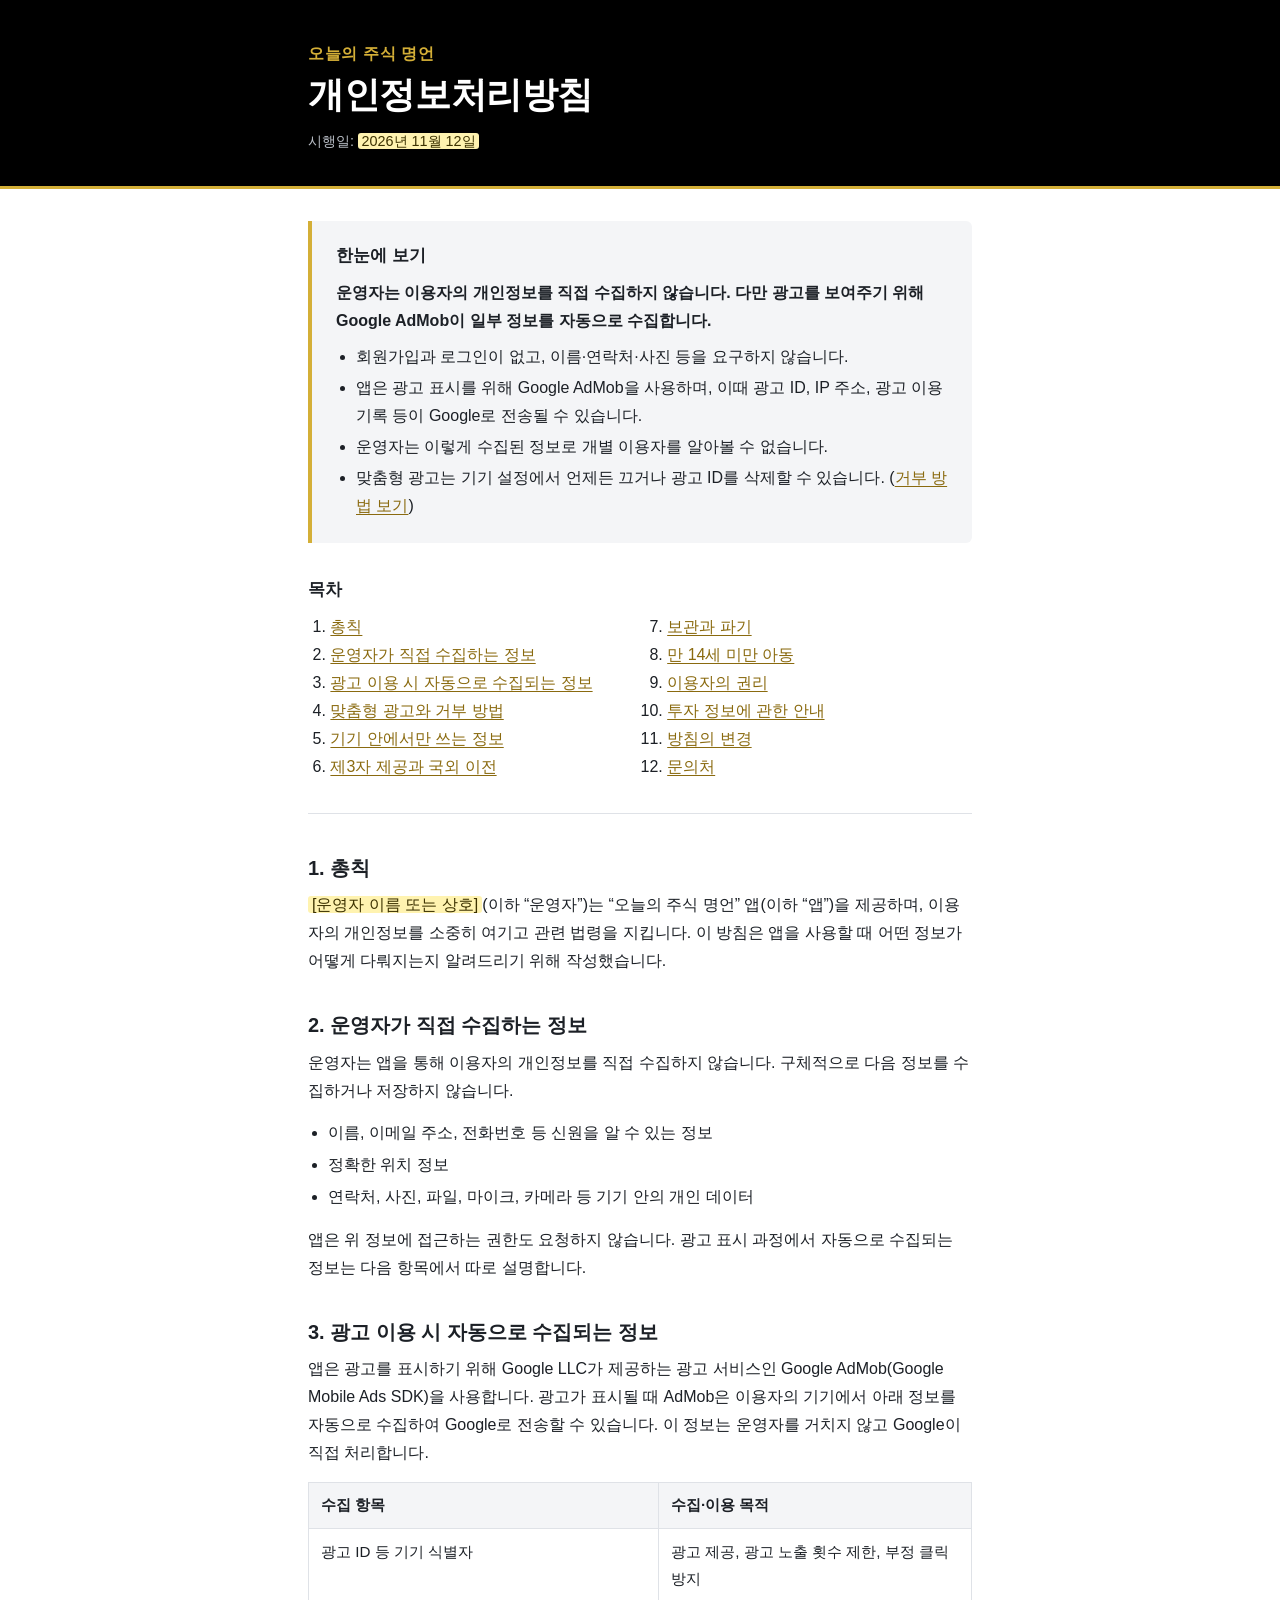
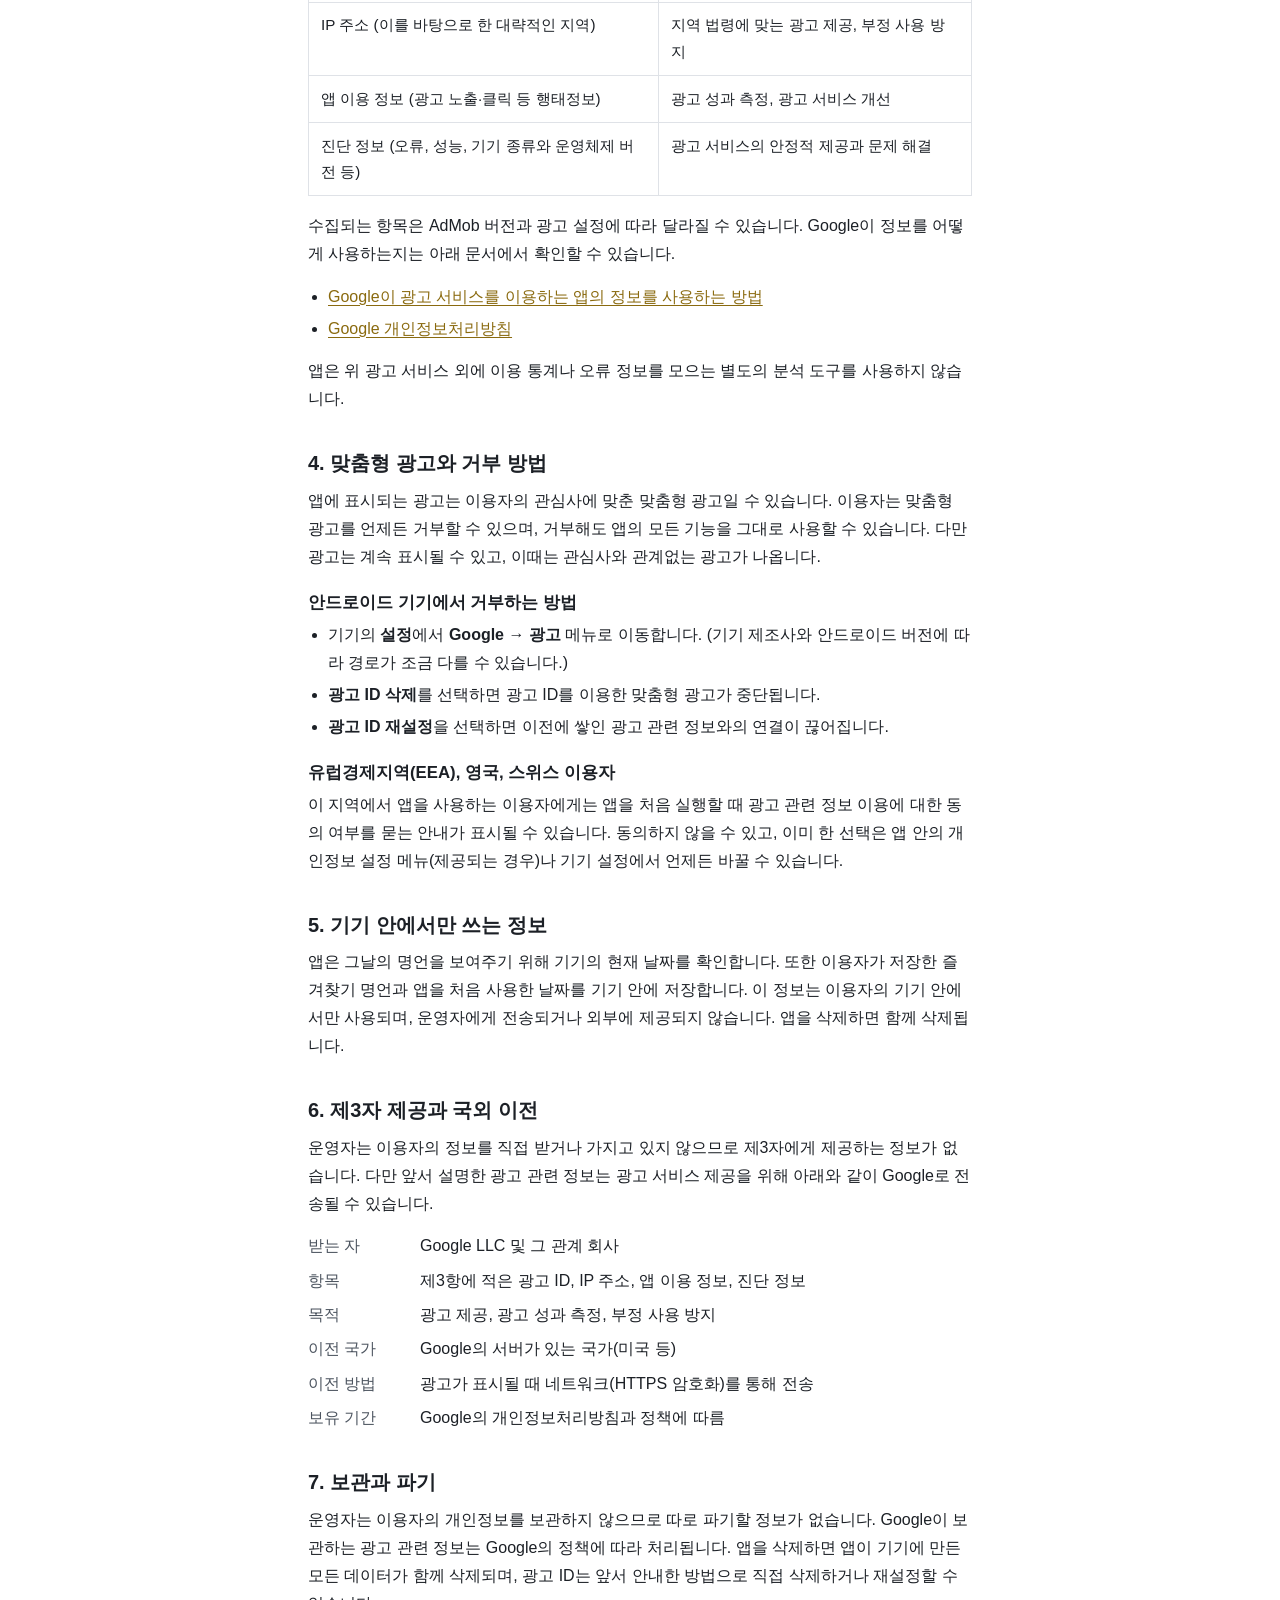
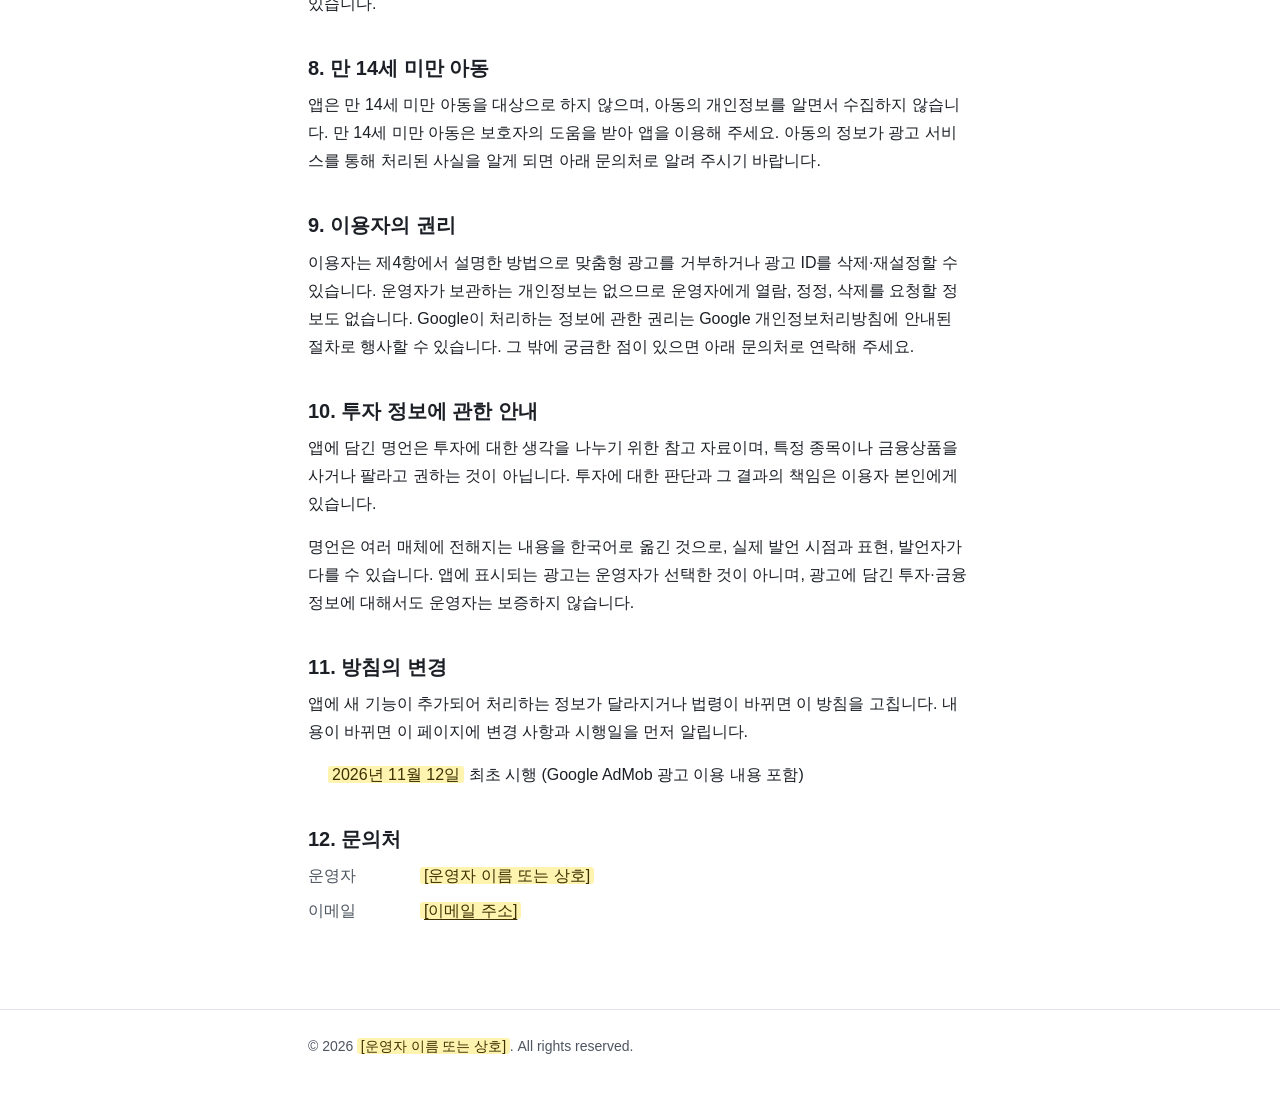
==== privacy/stock-quote/index.html @ 44908a57 "Add files via upload" ====
<!DOCTYPE html>
<html lang="ko">
<head>
  <meta charset="UTF-8">
  <meta name="viewport" content="width=device-width, initial-scale=1">
  <title>개인정보처리방침 - 오늘의 주식 명언</title>
  <meta name="description" content="오늘의 주식 명언 앱의 개인정보처리방침입니다. 광고(Google AdMob) 이용에 따른 정보 처리와 맞춤형 광고 거부 방법을 안내합니다.">
  <link rel="stylesheet" href="style.css">
  <script src="script.js" defer></script>

  <!--
    ★ 올리기 전에 수정할 곳 ★
    노란색 배경(class="fill")으로 표시된 부분을 본인 정보로 바꾸세요.
    (VS Code에서 "fill" 을 검색하면 모두 찾을 수 있습니다.)
      - 운영자 이름 또는 상호 (여러 군데)
      - 이메일 주소 (글자와 mailto: 주소 둘 다)
      - 시행일, 변경 이력의 날짜
    수정 후에는 class="fill" 을 지우면 노란색 표시가 사라집니다.
  -->
</head>
<body>
  <header class="site-header">
    <div class="wrap">
      <p class="app-name">오늘의 주식 명언</p>
      <h1>개인정보처리방침</h1>
      <p class="meta">시행일: <span class="fill">2026년 11월 12일</span></p>
    </div>
  </header>

  <main class="wrap">

    <section class="summary" aria-labelledby="summary-title">
      <h2 id="summary-title">한눈에 보기</h2>
      <p><strong>운영자는 이용자의 개인정보를 직접 수집하지 않습니다. 다만 광고를 보여주기 위해 Google AdMob이 일부 정보를 자동으로 수집합니다.</strong></p>
      <ul>
        <li>회원가입과 로그인이 없고, 이름·연락처·사진 등을 요구하지 않습니다.</li>
        <li>앱은 광고 표시를 위해 Google AdMob을 사용하며, 이때 광고 ID, IP 주소, 광고 이용 기록 등이 Google로 전송될 수 있습니다.</li>
        <li>운영자는 이렇게 수집된 정보로 개별 이용자를 알아볼 수 없습니다.</li>
        <li>맞춤형 광고는 기기 설정에서 언제든 끄거나 광고 ID를 삭제할 수 있습니다. (<a href="#s4">거부 방법 보기</a>)</li>
      </ul>
    </section>

    <nav class="toc" aria-label="목차">
      <h2>목차</h2>
      <ol>
        <li><a href="#s1">총칙</a></li>
        <li><a href="#s2">운영자가 직접 수집하는 정보</a></li>
        <li><a href="#s3">광고 이용 시 자동으로 수집되는 정보</a></li>
        <li><a href="#s4">맞춤형 광고와 거부 방법</a></li>
        <li><a href="#s5">기기 안에서만 쓰는 정보</a></li>
        <li><a href="#s6">제3자 제공과 국외 이전</a></li>
        <li><a href="#s7">보관과 파기</a></li>
        <li><a href="#s8">만 14세 미만 아동</a></li>
        <li><a href="#s9">이용자의 권리</a></li>
        <li><a href="#s10">투자 정보에 관한 안내</a></li>
        <li><a href="#s11">방침의 변경</a></li>
        <li><a href="#s12">문의처</a></li>
      </ol>
    </nav>

    <article class="policy">

      <section id="s1">
        <h2>1. 총칙</h2>
        <p><span class="fill">[운영자 이름 또는 상호]</span>(이하 “운영자”)는 “오늘의 주식 명언” 앱(이하 “앱”)을 제공하며, 이용자의 개인정보를 소중히 여기고 관련 법령을 지킵니다. 이 방침은 앱을 사용할 때 어떤 정보가 어떻게 다뤄지는지 알려드리기 위해 작성했습니다.</p>
      </section>

      <section id="s2">
        <h2>2. 운영자가 직접 수집하는 정보</h2>
        <p>운영자는 앱을 통해 이용자의 개인정보를 직접 수집하지 않습니다. 구체적으로 다음 정보를 수집하거나 저장하지 않습니다.</p>
        <ul>
          <li>이름, 이메일 주소, 전화번호 등 신원을 알 수 있는 정보</li>
          <li>정확한 위치 정보</li>
          <li>연락처, 사진, 파일, 마이크, 카메라 등 기기 안의 개인 데이터</li>
        </ul>
        <p>앱은 위 정보에 접근하는 권한도 요청하지 않습니다. 광고 표시 과정에서 자동으로 수집되는 정보는 다음 항목에서 따로 설명합니다.</p>
      </section>

      <section id="s3">
        <h2>3. 광고 이용 시 자동으로 수집되는 정보</h2>
        <p>앱은 광고를 표시하기 위해 Google LLC가 제공하는 광고 서비스인 Google AdMob(Google Mobile Ads SDK)을 사용합니다. 광고가 표시될 때 AdMob은 이용자의 기기에서 아래 정보를 자동으로 수집하여 Google로 전송할 수 있습니다. 이 정보는 운영자를 거치지 않고 Google이 직접 처리합니다.</p>

        <div class="table-wrap">
          <table>
            <thead>
              <tr>
                <th scope="col">수집 항목</th>
                <th scope="col">수집·이용 목적</th>
              </tr>
            </thead>
            <tbody>
              <tr>
                <td>광고 ID 등 기기 식별자</td>
                <td>광고 제공, 광고 노출 횟수 제한, 부정 클릭 방지</td>
              </tr>
              <tr>
                <td>IP 주소 (이를 바탕으로 한 대략적인 지역)</td>
                <td>지역 법령에 맞는 광고 제공, 부정 사용 방지</td>
              </tr>
              <tr>
                <td>앱 이용 정보 (광고 노출·클릭 등 행태정보)</td>
                <td>광고 성과 측정, 광고 서비스 개선</td>
              </tr>
              <tr>
                <td>진단 정보 (오류, 성능, 기기 종류와 운영체제 버전 등)</td>
                <td>광고 서비스의 안정적 제공과 문제 해결</td>
              </tr>
            </tbody>
          </table>
        </div>

        <p>수집되는 항목은 AdMob 버전과 광고 설정에 따라 달라질 수 있습니다. Google이 정보를 어떻게 사용하는지는 아래 문서에서 확인할 수 있습니다.</p>
        <ul>
          <li><a href="https://policies.google.com/technologies/partner-sites" target="_blank" rel="noopener noreferrer">Google이 광고 서비스를 이용하는 앱의 정보를 사용하는 방법</a></li>
          <li><a href="https://policies.google.com/privacy" target="_blank" rel="noopener noreferrer">Google 개인정보처리방침</a></li>
        </ul>
        <p>앱은 위 광고 서비스 외에 이용 통계나 오류 정보를 모으는 별도의 분석 도구를 사용하지 않습니다.</p>
      </section>

      <section id="s4">
        <h2>4. 맞춤형 광고와 거부 방법</h2>
        <p>앱에 표시되는 광고는 이용자의 관심사에 맞춘 맞춤형 광고일 수 있습니다. 이용자는 맞춤형 광고를 언제든 거부할 수 있으며, 거부해도 앱의 모든 기능을 그대로 사용할 수 있습니다. 다만 광고는 계속 표시될 수 있고, 이때는 관심사와 관계없는 광고가 나옵니다.</p>

        <h3>안드로이드 기기에서 거부하는 방법</h3>
        <ul>
          <li>기기의 <strong>설정</strong>에서 <strong>Google</strong> → <strong>광고</strong> 메뉴로 이동합니다. (기기 제조사와 안드로이드 버전에 따라 경로가 조금 다를 수 있습니다.)</li>
          <li><strong>광고 ID 삭제</strong>를 선택하면 광고 ID를 이용한 맞춤형 광고가 중단됩니다.</li>
          <li><strong>광고 ID 재설정</strong>을 선택하면 이전에 쌓인 광고 관련 정보와의 연결이 끊어집니다.</li>
        </ul>

        <h3>유럽경제지역(EEA), 영국, 스위스 이용자</h3>
        <p>이 지역에서 앱을 사용하는 이용자에게는 앱을 처음 실행할 때 광고 관련 정보 이용에 대한 동의 여부를 묻는 안내가 표시될 수 있습니다. 동의하지 않을 수 있고, 이미 한 선택은 앱 안의 개인정보 설정 메뉴(제공되는 경우)나 기기 설정에서 언제든 바꿀 수 있습니다.</p>
      </section>

      <section id="s5">
        <h2>5. 기기 안에서만 쓰는 정보</h2>
        <p>앱은 그날의 명언을 보여주기 위해 기기의 현재 날짜를 확인합니다. 또한 이용자가 저장한 즐겨찾기 명언과 앱을 처음 사용한 날짜를 기기 안에 저장합니다. 이 정보는 이용자의 기기 안에서만 사용되며, 운영자에게 전송되거나 외부에 제공되지 않습니다. 앱을 삭제하면 함께 삭제됩니다.</p>
      </section>

      <section id="s6">
        <h2>6. 제3자 제공과 국외 이전</h2>
        <p>운영자는 이용자의 정보를 직접 받거나 가지고 있지 않으므로 제3자에게 제공하는 정보가 없습니다. 다만 앞서 설명한 광고 관련 정보는 광고 서비스 제공을 위해 아래와 같이 Google로 전송될 수 있습니다.</p>

        <dl class="contact">
          <dt>받는 자</dt>
          <dd>Google LLC 및 그 관계 회사</dd>
          <dt>항목</dt>
          <dd>제3항에 적은 광고 ID, IP 주소, 앱 이용 정보, 진단 정보</dd>
          <dt>목적</dt>
          <dd>광고 제공, 광고 성과 측정, 부정 사용 방지</dd>
          <dt>이전 국가</dt>
          <dd>Google의 서버가 있는 국가(미국 등)</dd>
          <dt>이전 방법</dt>
          <dd>광고가 표시될 때 네트워크(HTTPS 암호화)를 통해 전송</dd>
          <dt>보유 기간</dt>
          <dd>Google의 개인정보처리방침과 정책에 따름</dd>
        </dl>
      </section>

      <section id="s7">
        <h2>7. 보관과 파기</h2>
        <p>운영자는 이용자의 개인정보를 보관하지 않으므로 따로 파기할 정보가 없습니다. Google이 보관하는 광고 관련 정보는 Google의 정책에 따라 처리됩니다. 앱을 삭제하면 앱이 기기에 만든 모든 데이터가 함께 삭제되며, 광고 ID는 앞서 안내한 방법으로 직접 삭제하거나 재설정할 수 있습니다.</p>
      </section>

      <section id="s8">
        <h2>8. 만 14세 미만 아동</h2>
        <p>앱은 만 14세 미만 아동을 대상으로 하지 않으며, 아동의 개인정보를 알면서 수집하지 않습니다. 만 14세 미만 아동은 보호자의 도움을 받아 앱을 이용해 주세요. 아동의 정보가 광고 서비스를 통해 처리된 사실을 알게 되면 아래 문의처로 알려 주시기 바랍니다.</p>
      </section>

      <section id="s9">
        <h2>9. 이용자의 권리</h2>
        <p>이용자는 제4항에서 설명한 방법으로 맞춤형 광고를 거부하거나 광고 ID를 삭제·재설정할 수 있습니다. 운영자가 보관하는 개인정보는 없으므로 운영자에게 열람, 정정, 삭제를 요청할 정보도 없습니다. Google이 처리하는 정보에 관한 권리는 Google 개인정보처리방침에 안내된 절차로 행사할 수 있습니다. 그 밖에 궁금한 점이 있으면 아래 문의처로 연락해 주세요.</p>
      </section>

      <section id="s10">
        <h2>10. 투자 정보에 관한 안내</h2>
        <p>앱에 담긴 명언은 투자에 대한 생각을 나누기 위한 참고 자료이며, 특정 종목이나 금융상품을 사거나 팔라고 권하는 것이 아닙니다. 투자에 대한 판단과 그 결과의 책임은 이용자 본인에게 있습니다.</p>
        <p>명언은 여러 매체에 전해지는 내용을 한국어로 옮긴 것으로, 실제 발언 시점과 표현, 발언자가 다를 수 있습니다. 앱에 표시되는 광고는 운영자가 선택한 것이 아니며, 광고에 담긴 투자·금융 정보에 대해서도 운영자는 보증하지 않습니다.</p>
      </section>

      <section id="s11">
        <h2>11. 방침의 변경</h2>
        <p>앱에 새 기능이 추가되어 처리하는 정보가 달라지거나 법령이 바뀌면 이 방침을 고칩니다. 내용이 바뀌면 이 페이지에 변경 사항과 시행일을 먼저 알립니다.</p>
        <ul class="history">
          <li><span class="fill">2026년 11월 12일</span> 최초 시행 (Google AdMob 광고 이용 내용 포함)</li>
        </ul>
      </section>

      <section id="s12">
        <h2>12. 문의처</h2>
        <dl class="contact">
          <dt>운영자</dt>
          <dd><span class="fill">[운영자 이름 또는 상호]</span></dd>
          <dt>이메일</dt>
          <dd><a href="mailto:EMAIL@example.com" class="fill">[이메일 주소]</a></dd>
        </dl>
      </section>

    </article>
  </main>

  <footer class="site-footer">
    <div class="wrap">
      <p>© <span id="year">2026</span> <span class="fill">[운영자 이름 또는 상호]</span>. All rights reserved.</p>
    </div>
  </footer>

  <button type="button" id="to-top" class="to-top" aria-label="맨 위로 이동" hidden>맨 위로</button>
</body>
</html>
---- privacy/stock-quote/style.css ----
/* 개인정보처리방침 페이지 스타일
   - 외부 폰트/스크립트를 쓰지 않습니다 (개인정보를 다루는 페이지이므로).
   - 밝은 화면/어두운 화면을 기기 설정에 맞춰 자동 전환합니다. */

:root {
  --paper: #ffffff;
  --paper-soft: #f4f5f7;
  --ink: #1c2026;
  --ink-soft: #4d5560;
  --rule: #dfe2e7;
  --brand-bg: #000000;
  --brand-gold: #d4af37;
  --link: #8a6a0f;
  --fill-bg: #fff3b0;
  --fill-ink: #3d3200;
  --focus: #1a5fd0;

  --font: "Apple SD Gothic Neo", "Malgun Gothic", "Noto Sans KR", "Segoe UI",
          Roboto, "Helvetica Neue", Arial, sans-serif;
}

@media (prefers-color-scheme: dark) {
  :root {
    --paper: #111316;
    --paper-soft: #1a1d21;
    --ink: #eceef1;
    --ink-soft: #a9b0ba;
    --rule: #2a2f36;
    --brand-bg: #000000;
    --brand-gold: #d4af37;
    --link: #e2c15a;
    --fill-bg: #4a3f0a;
    --fill-ink: #fff3b0;
    --focus: #7db0ff;
  }
}

*, *::before, *::after { box-sizing: border-box; }

html {
  scroll-behavior: smooth;
  scroll-padding-top: 1rem;
}

@media (prefers-reduced-motion: reduce) {
  html { scroll-behavior: auto; }
}

body {
  margin: 0;
  background: var(--paper);
  color: var(--ink);
  font-family: var(--font);
  font-size: 1rem;
  line-height: 1.75;
  -webkit-text-size-adjust: 100%;
}

.wrap {
  width: 100%;
  max-width: 44rem;
  margin: 0 auto;
  padding-left: 1.25rem;
  padding-right: 1.25rem;
}

/* ---------- 헤더 ---------- */
.site-header {
  background: var(--brand-bg);
  color: #fff;
  padding: 2.5rem 0 2rem;
  border-bottom: 3px solid var(--brand-gold);
}

.site-header .app-name {
  margin: 0 0 0.25rem;
  color: var(--brand-gold);
  font-size: 1rem;
  font-weight: 600;
  letter-spacing: 0.04em;
}

.site-header h1 {
  margin: 0;
  font-size: clamp(1.75rem, 5vw, 2.25rem);
  line-height: 1.25;
  font-weight: 700;
  letter-spacing: -0.01em;
}

.site-header .meta {
  margin: 0.75rem 0 0;
  color: #b9bec6;
  font-size: 0.9rem;
}

/* ---------- 요약 상자 ---------- */
main { padding-top: 2rem; padding-bottom: 3rem; }

.summary {
  background: var(--paper-soft);
  border-left: 4px solid var(--brand-gold);
  border-radius: 0 6px 6px 0;
  padding: 1.25rem 1.5rem;
  margin-bottom: 2rem;
}

.summary h2 {
  margin: 0 0 0.5rem;
  font-size: 1.05rem;
}

.summary p { margin: 0 0 0.5rem; }

.summary ul {
  margin: 0;
  padding-left: 1.25rem;
}

.summary li { margin: 0.2rem 0; }

/* ---------- 목차 ---------- */
.toc {
  margin-bottom: 2.5rem;
  padding-bottom: 2rem;
  border-bottom: 1px solid var(--rule);
}

.toc h2 {
  margin: 0 0 0.5rem;
  font-size: 1.05rem;
}

.toc ol {
  margin: 0;
  padding-left: 1.4rem;
  columns: 2;
  column-gap: 2rem;
}

.toc li { break-inside: avoid; }

@media (max-width: 34rem) {
  .toc ol { columns: 1; }
}

/* ---------- 본문 ---------- */
.policy section {
  margin-bottom: 2.25rem;
}

.policy h2 {
  margin: 0 0 0.6rem;
  font-size: 1.25rem;
  line-height: 1.4;
  font-weight: 700;
}

.policy p { margin: 0 0 0.9rem; }

.policy ul {
  margin: 0 0 0.9rem;
  padding-left: 1.25rem;
}

.policy li { margin: 0.25rem 0; }

.history { list-style: none; padding-left: 0; }

.contact {
  display: grid;
  grid-template-columns: 6rem 1fr;
  gap: 0.4rem 1rem;
  margin: 0;
}

.contact dt { color: var(--ink-soft); }
.contact dd { margin: 0; }

/* ---------- 링크 / 포커스 ---------- */
a {
  color: var(--link);
  text-underline-offset: 0.18em;
}

a:hover { text-decoration-thickness: 2px; }

a:focus-visible,
button:focus-visible {
  outline: 3px solid var(--focus);
  outline-offset: 2px;
  border-radius: 3px;
}

/* ---------- 직접 채워야 하는 부분 표시 ----------
   본인 정보를 넣은 뒤에는 HTML에서 class="fill" 을 지우면 됩니다. */
.fill {
  background: var(--fill-bg);
  color: var(--fill-ink);
  padding: 0 0.25em;
  border-radius: 3px;
}

/* ---------- 푸터 ---------- */
.site-footer {
  border-top: 1px solid var(--rule);
  padding: 1.5rem 0 2.5rem;
  color: var(--ink-soft);
  font-size: 0.875rem;
}

.site-footer p { margin: 0; }

/* ---------- 맨 위로 버튼 ---------- */
.to-top {
  position: fixed;
  right: 1rem;
  bottom: calc(1rem + env(safe-area-inset-bottom, 0px));
  padding: 0.6rem 0.9rem;
  border: 1px solid var(--rule);
  border-radius: 999px;
  background: var(--paper);
  color: var(--ink);
  font: inherit;
  font-size: 0.875rem;
  cursor: pointer;
}

.to-top:hover { background: var(--paper-soft); }

/* ---------- 인쇄 ---------- */
@media print {
  .to-top, .toc { display: none; }
  .site-header { background: none; color: #000; border-bottom: 2px solid #000; }
  .site-header .app-name, .site-header .meta { color: #000; }
  .fill { background: none; color: inherit; }
}

/* ---------- 소제목, 표 (광고 항목 안내용) ---------- */
.policy h3 {
  margin: 1.25rem 0 0.4rem;
  font-size: 1.05rem;
  line-height: 1.4;
  font-weight: 700;
}

.table-wrap {
  overflow-x: auto;
  margin: 0 0 1rem;
}

.policy table {
  width: 100%;
  min-width: 30rem;
  border-collapse: collapse;
  font-size: 0.95rem;
}

.policy th,
.policy td {
  padding: 0.6rem 0.75rem;
  border: 1px solid var(--rule);
  text-align: left;
  vertical-align: top;
}

.policy thead th {
  background: var(--paper-soft);
  font-weight: 700;
}
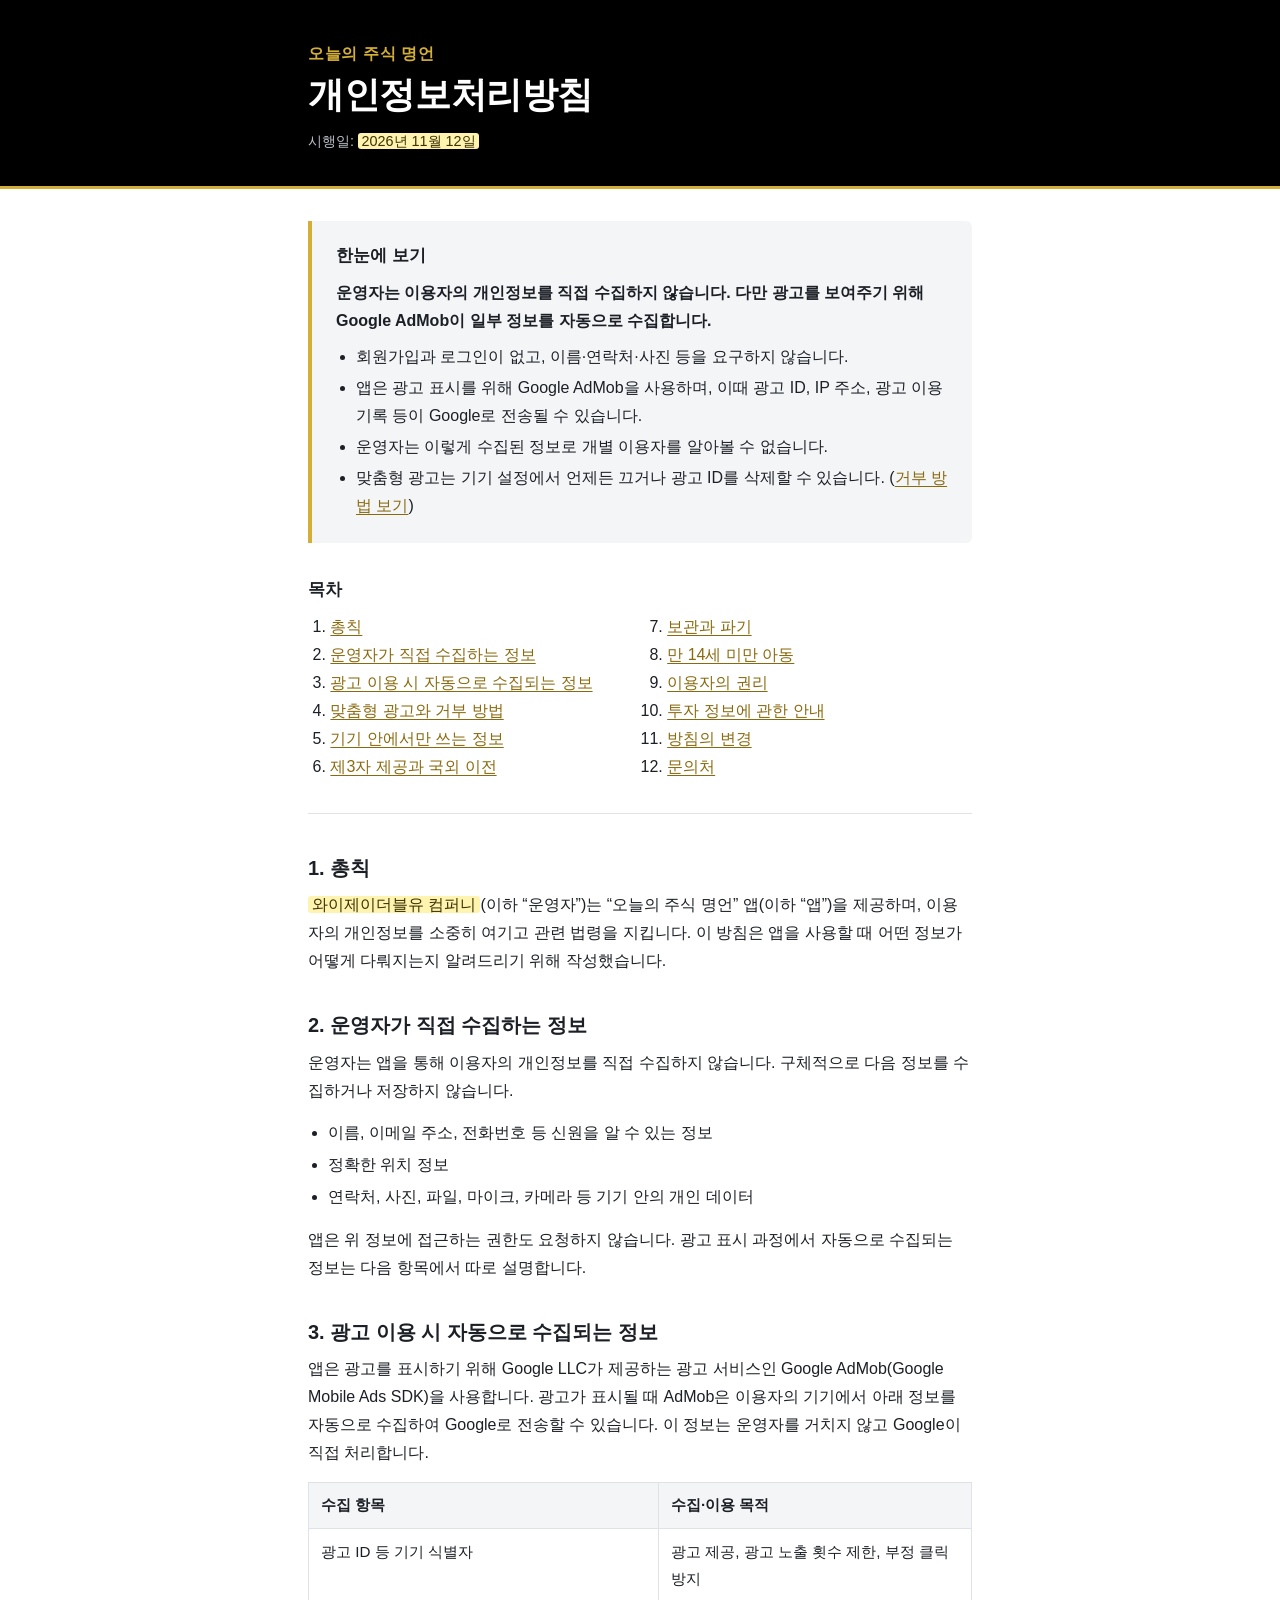
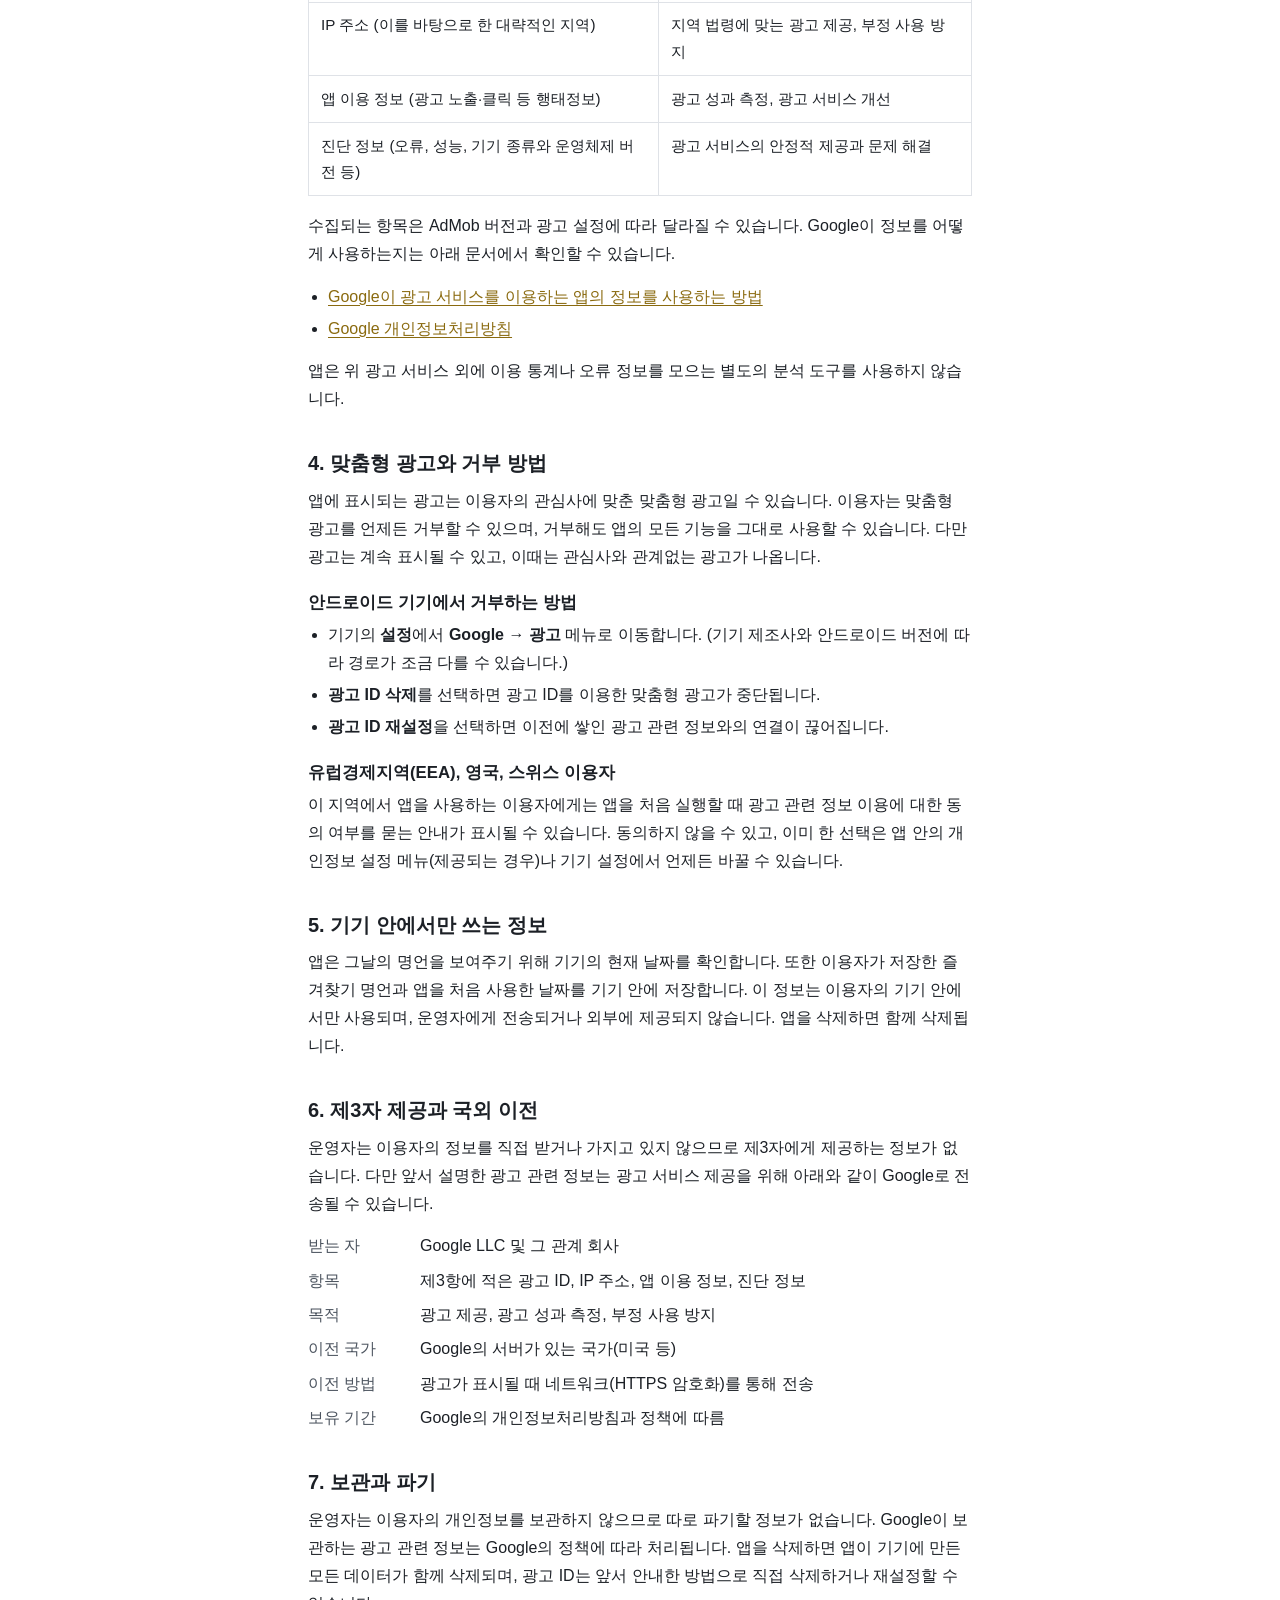
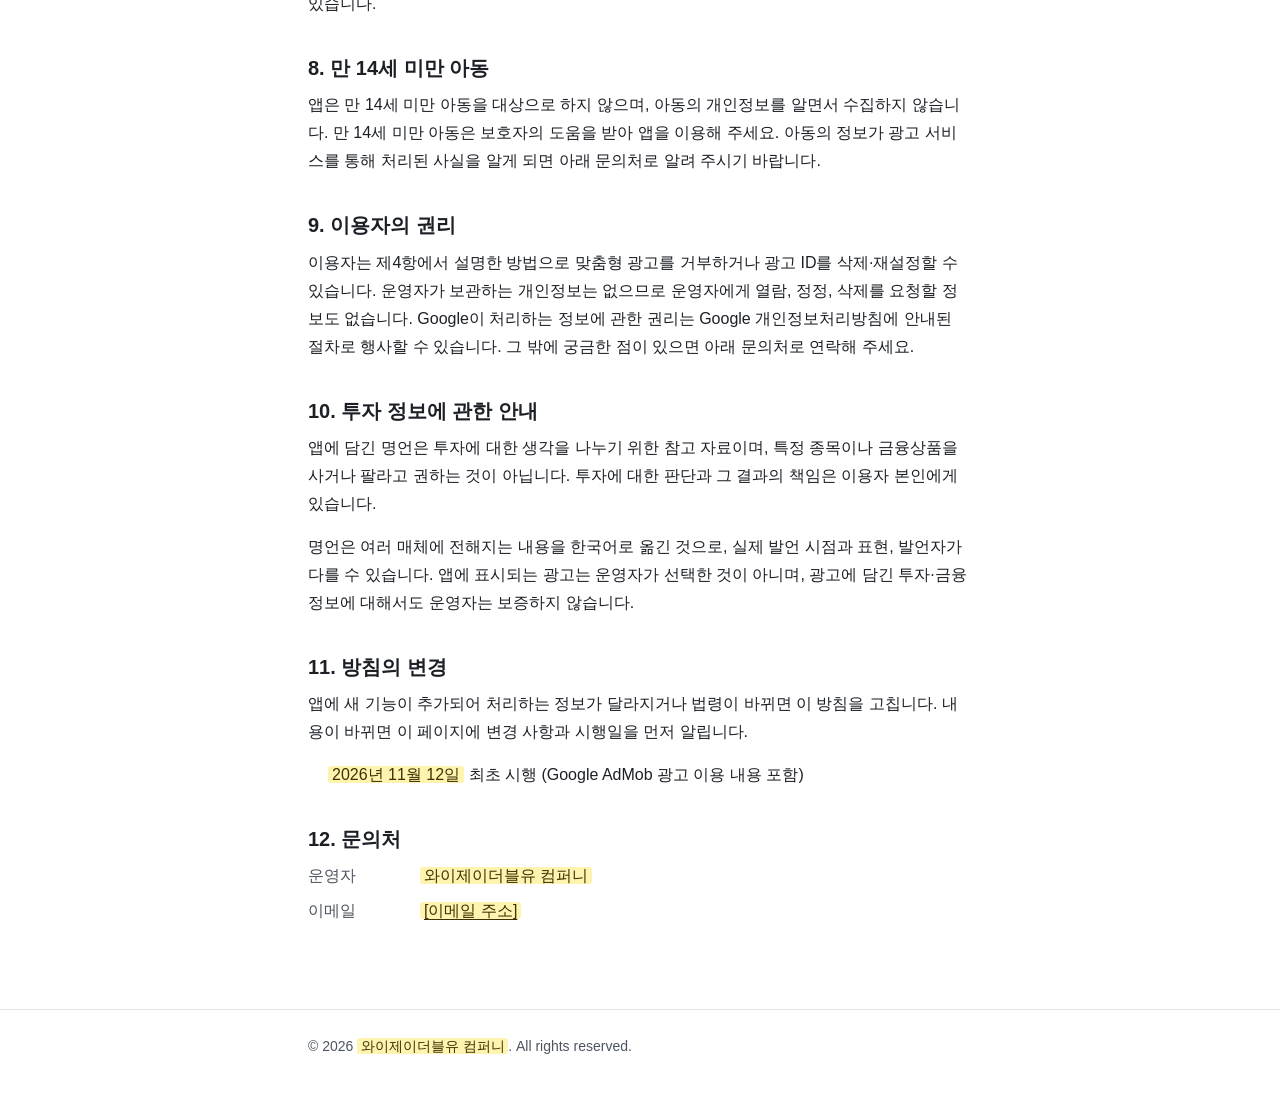
==== commit de0402de: "Update operator name to '와이제이더블유 컴퍼니'" ====
--- a/privacy/stock-quote/index.html
+++ b/privacy/stock-quote/index.html
@@ -62,7 +62,7 @@
 
       <section id="s1">
         <h2>1. 총칙</h2>
-        <p><span class="fill">[운영자 이름 또는 상호]</span>(이하 “운영자”)는 “오늘의 주식 명언” 앱(이하 “앱”)을 제공하며, 이용자의 개인정보를 소중히 여기고 관련 법령을 지킵니다. 이 방침은 앱을 사용할 때 어떤 정보가 어떻게 다뤄지는지 알려드리기 위해 작성했습니다.</p>
+        <p><span class="fill">와이제이더블유 컴퍼니</span>(이하 “운영자”)는 “오늘의 주식 명언” 앱(이하 “앱”)을 제공하며, 이용자의 개인정보를 소중히 여기고 관련 법령을 지킵니다. 이 방침은 앱을 사용할 때 어떤 정보가 어떻게 다뤄지는지 알려드리기 위해 작성했습니다.</p>
       </section>
 
       <section id="s2">
@@ -190,7 +190,7 @@
         <h2>12. 문의처</h2>
         <dl class="contact">
           <dt>운영자</dt>
-          <dd><span class="fill">[운영자 이름 또는 상호]</span></dd>
+          <dd><span class="fill">와이제이더블유 컴퍼니</span></dd>
           <dt>이메일</dt>
           <dd><a href="mailto:EMAIL@example.com" class="fill">[이메일 주소]</a></dd>
         </dl>
@@ -201,7 +201,7 @@
 
   <footer class="site-footer">
     <div class="wrap">
-      <p>© <span id="year">2026</span> <span class="fill">[운영자 이름 또는 상호]</span>. All rights reserved.</p>
+      <p>© <span id="year">2026</span> <span class="fill">와이제이더블유 컴퍼니</span>. All rights reserved.</p>
     </div>
   </footer>
 
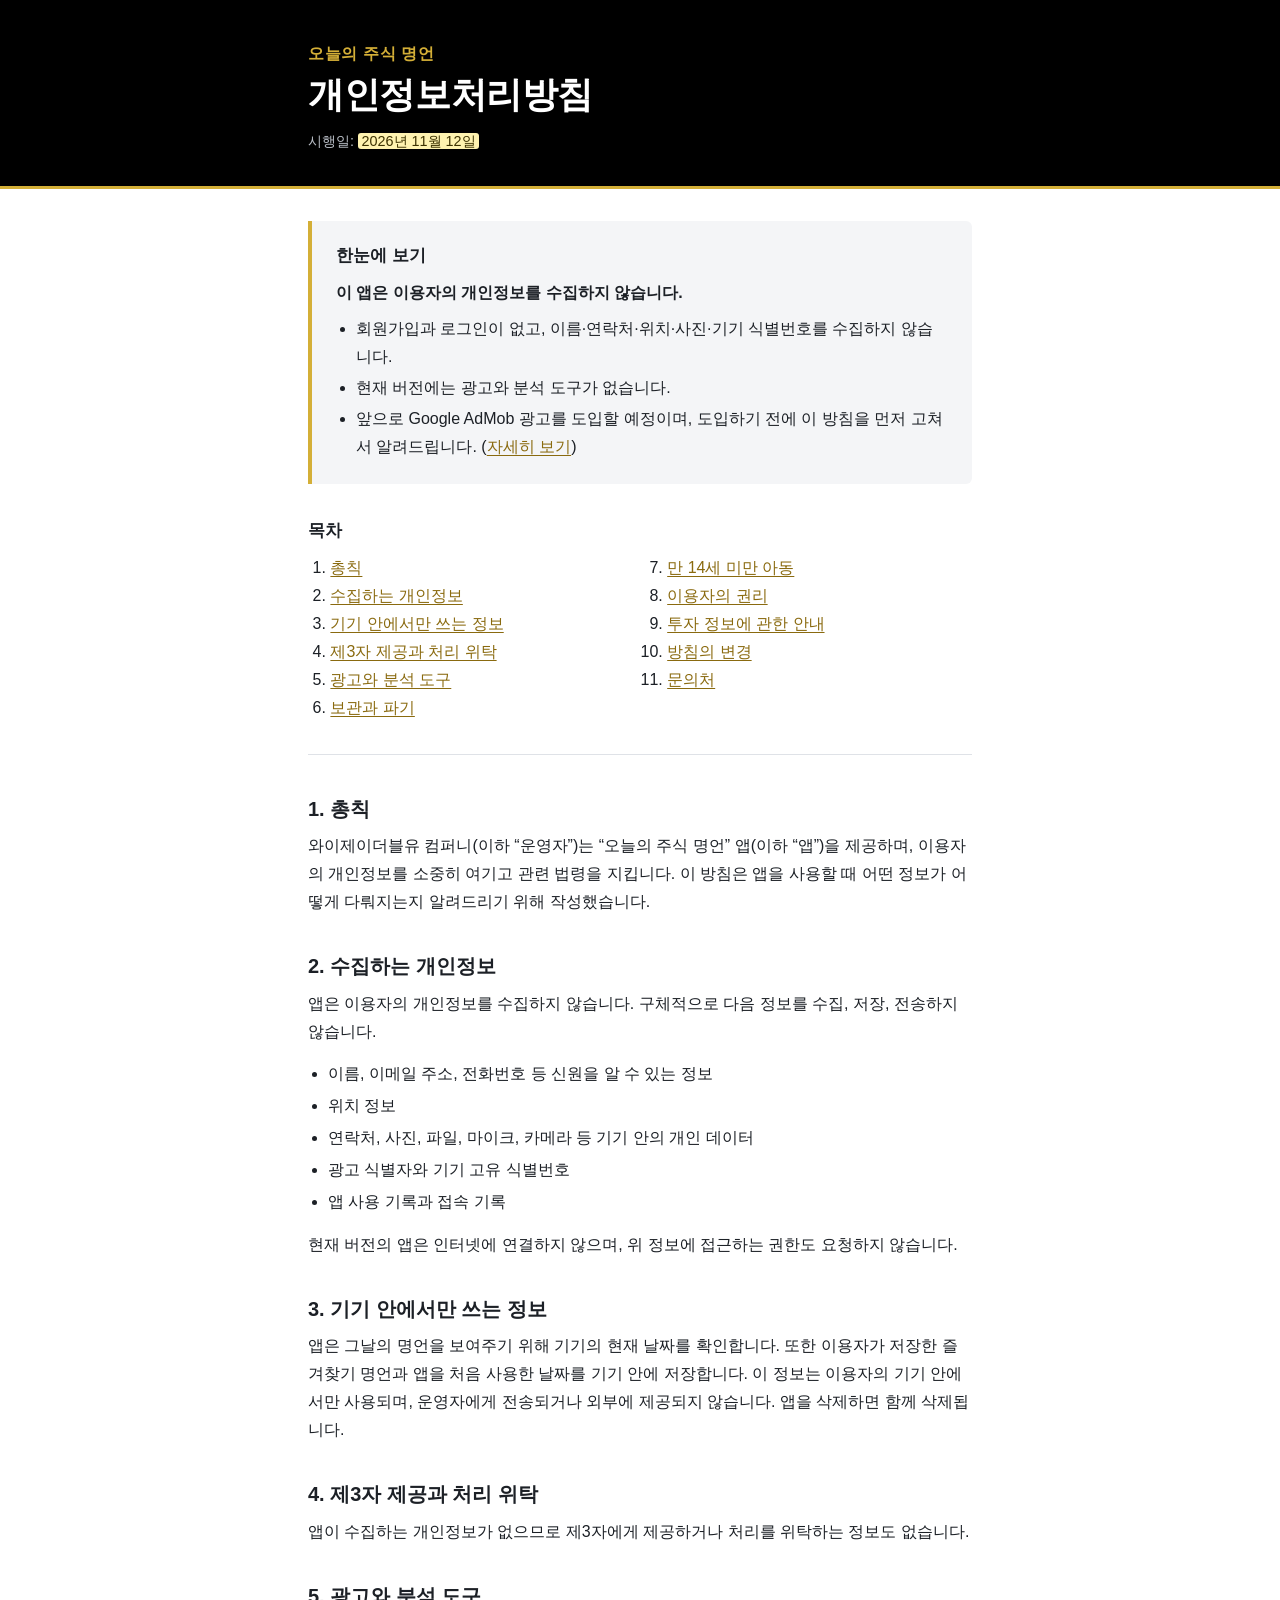
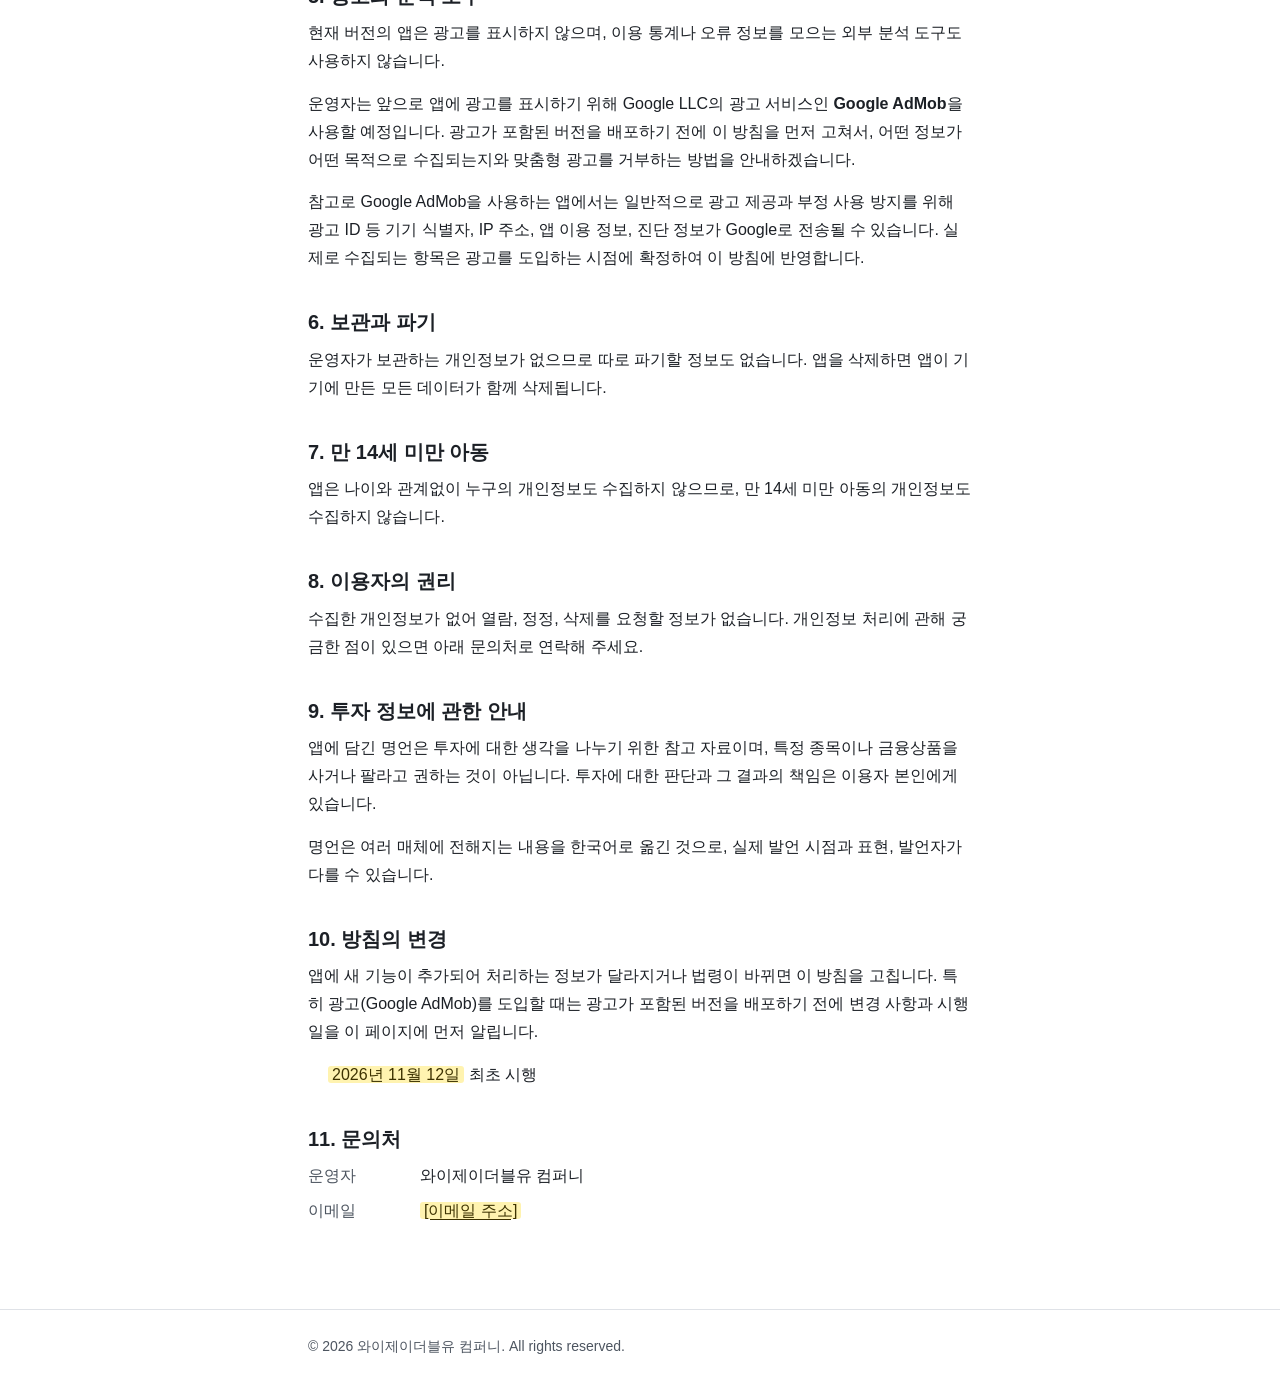
==== commit fff15e23: "Add files via upload" ====
--- a/privacy/stock-quote/index.html
+++ b/privacy/stock-quote/index.html
@@ -4,7 +4,7 @@
   <meta charset="UTF-8">
   <meta name="viewport" content="width=device-width, initial-scale=1">
   <title>개인정보처리방침 - 오늘의 주식 명언</title>
-  <meta name="description" content="오늘의 주식 명언 앱의 개인정보처리방침입니다. 광고(Google AdMob) 이용에 따른 정보 처리와 맞춤형 광고 거부 방법을 안내합니다.">
+  <meta name="description" content="오늘의 주식 명언 앱의 개인정보처리방침입니다. 이 앱은 이용자의 개인정보를 수집하지 않으며, 향후 광고(Google AdMob) 도입 예정 사실을 안내합니다.">
   <link rel="stylesheet" href="style.css">
   <script src="script.js" defer></script>
 
@@ -12,7 +12,6 @@
     ★ 올리기 전에 수정할 곳 ★
     노란색 배경(class="fill")으로 표시된 부분을 본인 정보로 바꾸세요.
     (VS Code에서 "fill" 을 검색하면 모두 찾을 수 있습니다.)
-      - 운영자 이름 또는 상호 (여러 군데)
       - 이메일 주소 (글자와 mailto: 주소 둘 다)
       - 시행일, 변경 이력의 날짜
     수정 후에는 class="fill" 을 지우면 노란색 표시가 사라집니다.
@@ -31,12 +30,11 @@
 
     <section class="summary" aria-labelledby="summary-title">
       <h2 id="summary-title">한눈에 보기</h2>
-      <p><strong>운영자는 이용자의 개인정보를 직접 수집하지 않습니다. 다만 광고를 보여주기 위해 Google AdMob이 일부 정보를 자동으로 수집합니다.</strong></p>
+      <p><strong>이 앱은 이용자의 개인정보를 수집하지 않습니다.</strong></p>
       <ul>
-        <li>회원가입과 로그인이 없고, 이름·연락처·사진 등을 요구하지 않습니다.</li>
-        <li>앱은 광고 표시를 위해 Google AdMob을 사용하며, 이때 광고 ID, IP 주소, 광고 이용 기록 등이 Google로 전송될 수 있습니다.</li>
-        <li>운영자는 이렇게 수집된 정보로 개별 이용자를 알아볼 수 없습니다.</li>
-        <li>맞춤형 광고는 기기 설정에서 언제든 끄거나 광고 ID를 삭제할 수 있습니다. (<a href="#s4">거부 방법 보기</a>)</li>
+        <li>회원가입과 로그인이 없고, 이름·연락처·위치·사진·기기 식별번호를 수집하지 않습니다.</li>
+        <li>현재 버전에는 광고와 분석 도구가 없습니다.</li>
+        <li>앞으로 Google AdMob 광고를 도입할 예정이며, 도입하기 전에 이 방침을 먼저 고쳐서 알려드립니다. (<a href="#s5">자세히 보기</a>)</li>
       </ul>
     </section>
 
@@ -44,17 +42,16 @@
       <h2>목차</h2>
       <ol>
         <li><a href="#s1">총칙</a></li>
-        <li><a href="#s2">운영자가 직접 수집하는 정보</a></li>
-        <li><a href="#s3">광고 이용 시 자동으로 수집되는 정보</a></li>
-        <li><a href="#s4">맞춤형 광고와 거부 방법</a></li>
-        <li><a href="#s5">기기 안에서만 쓰는 정보</a></li>
-        <li><a href="#s6">제3자 제공과 국외 이전</a></li>
-        <li><a href="#s7">보관과 파기</a></li>
-        <li><a href="#s8">만 14세 미만 아동</a></li>
-        <li><a href="#s9">이용자의 권리</a></li>
-        <li><a href="#s10">투자 정보에 관한 안내</a></li>
-        <li><a href="#s11">방침의 변경</a></li>
-        <li><a href="#s12">문의처</a></li>
+        <li><a href="#s2">수집하는 개인정보</a></li>
+        <li><a href="#s3">기기 안에서만 쓰는 정보</a></li>
+        <li><a href="#s4">제3자 제공과 처리 위탁</a></li>
+        <li><a href="#s5">광고와 분석 도구</a></li>
+        <li><a href="#s6">보관과 파기</a></li>
+        <li><a href="#s7">만 14세 미만 아동</a></li>
+        <li><a href="#s8">이용자의 권리</a></li>
+        <li><a href="#s9">투자 정보에 관한 안내</a></li>
+        <li><a href="#s10">방침의 변경</a></li>
+        <li><a href="#s11">문의처</a></li>
       </ol>
     </nav>
 
@@ -62,135 +59,73 @@
 
       <section id="s1">
         <h2>1. 총칙</h2>
-        <p><span class="fill">와이제이더블유 컴퍼니</span>(이하 “운영자”)는 “오늘의 주식 명언” 앱(이하 “앱”)을 제공하며, 이용자의 개인정보를 소중히 여기고 관련 법령을 지킵니다. 이 방침은 앱을 사용할 때 어떤 정보가 어떻게 다뤄지는지 알려드리기 위해 작성했습니다.</p>
+        <p>와이제이더블유 컴퍼니(이하 “운영자”)는 “오늘의 주식 명언” 앱(이하 “앱”)을 제공하며, 이용자의 개인정보를 소중히 여기고 관련 법령을 지킵니다. 이 방침은 앱을 사용할 때 어떤 정보가 어떻게 다뤄지는지 알려드리기 위해 작성했습니다.</p>
       </section>
 
       <section id="s2">
-        <h2>2. 운영자가 직접 수집하는 정보</h2>
-        <p>운영자는 앱을 통해 이용자의 개인정보를 직접 수집하지 않습니다. 구체적으로 다음 정보를 수집하거나 저장하지 않습니다.</p>
+        <h2>2. 수집하는 개인정보</h2>
+        <p>앱은 이용자의 개인정보를 수집하지 않습니다. 구체적으로 다음 정보를 수집, 저장, 전송하지 않습니다.</p>
         <ul>
           <li>이름, 이메일 주소, 전화번호 등 신원을 알 수 있는 정보</li>
-          <li>정확한 위치 정보</li>
+          <li>위치 정보</li>
           <li>연락처, 사진, 파일, 마이크, 카메라 등 기기 안의 개인 데이터</li>
+          <li>광고 식별자와 기기 고유 식별번호</li>
+          <li>앱 사용 기록과 접속 기록</li>
         </ul>
-        <p>앱은 위 정보에 접근하는 권한도 요청하지 않습니다. 광고 표시 과정에서 자동으로 수집되는 정보는 다음 항목에서 따로 설명합니다.</p>
+        <p>현재 버전의 앱은 인터넷에 연결하지 않으며, 위 정보에 접근하는 권한도 요청하지 않습니다.</p>
       </section>
 
       <section id="s3">
-        <h2>3. 광고 이용 시 자동으로 수집되는 정보</h2>
-        <p>앱은 광고를 표시하기 위해 Google LLC가 제공하는 광고 서비스인 Google AdMob(Google Mobile Ads SDK)을 사용합니다. 광고가 표시될 때 AdMob은 이용자의 기기에서 아래 정보를 자동으로 수집하여 Google로 전송할 수 있습니다. 이 정보는 운영자를 거치지 않고 Google이 직접 처리합니다.</p>
-
-        <div class="table-wrap">
-          <table>
-            <thead>
-              <tr>
-                <th scope="col">수집 항목</th>
-                <th scope="col">수집·이용 목적</th>
-              </tr>
-            </thead>
-            <tbody>
-              <tr>
-                <td>광고 ID 등 기기 식별자</td>
-                <td>광고 제공, 광고 노출 횟수 제한, 부정 클릭 방지</td>
-              </tr>
-              <tr>
-                <td>IP 주소 (이를 바탕으로 한 대략적인 지역)</td>
-                <td>지역 법령에 맞는 광고 제공, 부정 사용 방지</td>
-              </tr>
-              <tr>
-                <td>앱 이용 정보 (광고 노출·클릭 등 행태정보)</td>
-                <td>광고 성과 측정, 광고 서비스 개선</td>
-              </tr>
-              <tr>
-                <td>진단 정보 (오류, 성능, 기기 종류와 운영체제 버전 등)</td>
-                <td>광고 서비스의 안정적 제공과 문제 해결</td>
-              </tr>
-            </tbody>
-          </table>
-        </div>
-
-        <p>수집되는 항목은 AdMob 버전과 광고 설정에 따라 달라질 수 있습니다. Google이 정보를 어떻게 사용하는지는 아래 문서에서 확인할 수 있습니다.</p>
-        <ul>
-          <li><a href="https://policies.google.com/technologies/partner-sites" target="_blank" rel="noopener noreferrer">Google이 광고 서비스를 이용하는 앱의 정보를 사용하는 방법</a></li>
-          <li><a href="https://policies.google.com/privacy" target="_blank" rel="noopener noreferrer">Google 개인정보처리방침</a></li>
-        </ul>
-        <p>앱은 위 광고 서비스 외에 이용 통계나 오류 정보를 모으는 별도의 분석 도구를 사용하지 않습니다.</p>
+        <h2>3. 기기 안에서만 쓰는 정보</h2>
+        <p>앱은 그날의 명언을 보여주기 위해 기기의 현재 날짜를 확인합니다. 또한 이용자가 저장한 즐겨찾기 명언과 앱을 처음 사용한 날짜를 기기 안에 저장합니다. 이 정보는 이용자의 기기 안에서만 사용되며, 운영자에게 전송되거나 외부에 제공되지 않습니다. 앱을 삭제하면 함께 삭제됩니다.</p>
       </section>
 
       <section id="s4">
-        <h2>4. 맞춤형 광고와 거부 방법</h2>
-        <p>앱에 표시되는 광고는 이용자의 관심사에 맞춘 맞춤형 광고일 수 있습니다. 이용자는 맞춤형 광고를 언제든 거부할 수 있으며, 거부해도 앱의 모든 기능을 그대로 사용할 수 있습니다. 다만 광고는 계속 표시될 수 있고, 이때는 관심사와 관계없는 광고가 나옵니다.</p>
-
-        <h3>안드로이드 기기에서 거부하는 방법</h3>
-        <ul>
-          <li>기기의 <strong>설정</strong>에서 <strong>Google</strong> → <strong>광고</strong> 메뉴로 이동합니다. (기기 제조사와 안드로이드 버전에 따라 경로가 조금 다를 수 있습니다.)</li>
-          <li><strong>광고 ID 삭제</strong>를 선택하면 광고 ID를 이용한 맞춤형 광고가 중단됩니다.</li>
-          <li><strong>광고 ID 재설정</strong>을 선택하면 이전에 쌓인 광고 관련 정보와의 연결이 끊어집니다.</li>
-        </ul>
-
-        <h3>유럽경제지역(EEA), 영국, 스위스 이용자</h3>
-        <p>이 지역에서 앱을 사용하는 이용자에게는 앱을 처음 실행할 때 광고 관련 정보 이용에 대한 동의 여부를 묻는 안내가 표시될 수 있습니다. 동의하지 않을 수 있고, 이미 한 선택은 앱 안의 개인정보 설정 메뉴(제공되는 경우)나 기기 설정에서 언제든 바꿀 수 있습니다.</p>
+        <h2>4. 제3자 제공과 처리 위탁</h2>
+        <p>앱이 수집하는 개인정보가 없으므로 제3자에게 제공하거나 처리를 위탁하는 정보도 없습니다.</p>
       </section>
 
       <section id="s5">
-        <h2>5. 기기 안에서만 쓰는 정보</h2>
-        <p>앱은 그날의 명언을 보여주기 위해 기기의 현재 날짜를 확인합니다. 또한 이용자가 저장한 즐겨찾기 명언과 앱을 처음 사용한 날짜를 기기 안에 저장합니다. 이 정보는 이용자의 기기 안에서만 사용되며, 운영자에게 전송되거나 외부에 제공되지 않습니다. 앱을 삭제하면 함께 삭제됩니다.</p>
+        <h2>5. 광고와 분석 도구</h2>
+        <p>현재 버전의 앱은 광고를 표시하지 않으며, 이용 통계나 오류 정보를 모으는 외부 분석 도구도 사용하지 않습니다.</p>
+        <p>운영자는 앞으로 앱에 광고를 표시하기 위해 Google LLC의 광고 서비스인 <strong>Google AdMob</strong>을 사용할 예정입니다. 광고가 포함된 버전을 배포하기 전에 이 방침을 먼저 고쳐서, 어떤 정보가 어떤 목적으로 수집되는지와 맞춤형 광고를 거부하는 방법을 안내하겠습니다.</p>
+        <p>참고로 Google AdMob을 사용하는 앱에서는 일반적으로 광고 제공과 부정 사용 방지를 위해 광고 ID 등 기기 식별자, IP 주소, 앱 이용 정보, 진단 정보가 Google로 전송될 수 있습니다. 실제로 수집되는 항목은 광고를 도입하는 시점에 확정하여 이 방침에 반영합니다.</p>
       </section>
 
       <section id="s6">
-        <h2>6. 제3자 제공과 국외 이전</h2>
-        <p>운영자는 이용자의 정보를 직접 받거나 가지고 있지 않으므로 제3자에게 제공하는 정보가 없습니다. 다만 앞서 설명한 광고 관련 정보는 광고 서비스 제공을 위해 아래와 같이 Google로 전송될 수 있습니다.</p>
-
-        <dl class="contact">
-          <dt>받는 자</dt>
-          <dd>Google LLC 및 그 관계 회사</dd>
-          <dt>항목</dt>
-          <dd>제3항에 적은 광고 ID, IP 주소, 앱 이용 정보, 진단 정보</dd>
-          <dt>목적</dt>
-          <dd>광고 제공, 광고 성과 측정, 부정 사용 방지</dd>
-          <dt>이전 국가</dt>
-          <dd>Google의 서버가 있는 국가(미국 등)</dd>
-          <dt>이전 방법</dt>
-          <dd>광고가 표시될 때 네트워크(HTTPS 암호화)를 통해 전송</dd>
-          <dt>보유 기간</dt>
-          <dd>Google의 개인정보처리방침과 정책에 따름</dd>
-        </dl>
+        <h2>6. 보관과 파기</h2>
+        <p>운영자가 보관하는 개인정보가 없으므로 따로 파기할 정보도 없습니다. 앱을 삭제하면 앱이 기기에 만든 모든 데이터가 함께 삭제됩니다.</p>
       </section>
 
       <section id="s7">
-        <h2>7. 보관과 파기</h2>
-        <p>운영자는 이용자의 개인정보를 보관하지 않으므로 따로 파기할 정보가 없습니다. Google이 보관하는 광고 관련 정보는 Google의 정책에 따라 처리됩니다. 앱을 삭제하면 앱이 기기에 만든 모든 데이터가 함께 삭제되며, 광고 ID는 앞서 안내한 방법으로 직접 삭제하거나 재설정할 수 있습니다.</p>
+        <h2>7. 만 14세 미만 아동</h2>
+        <p>앱은 나이와 관계없이 누구의 개인정보도 수집하지 않으므로, 만 14세 미만 아동의 개인정보도 수집하지 않습니다.</p>
       </section>
 
       <section id="s8">
-        <h2>8. 만 14세 미만 아동</h2>
-        <p>앱은 만 14세 미만 아동을 대상으로 하지 않으며, 아동의 개인정보를 알면서 수집하지 않습니다. 만 14세 미만 아동은 보호자의 도움을 받아 앱을 이용해 주세요. 아동의 정보가 광고 서비스를 통해 처리된 사실을 알게 되면 아래 문의처로 알려 주시기 바랍니다.</p>
+        <h2>8. 이용자의 권리</h2>
+        <p>수집한 개인정보가 없어 열람, 정정, 삭제를 요청할 정보가 없습니다. 개인정보 처리에 관해 궁금한 점이 있으면 아래 문의처로 연락해 주세요.</p>
       </section>
 
       <section id="s9">
-        <h2>9. 이용자의 권리</h2>
-        <p>이용자는 제4항에서 설명한 방법으로 맞춤형 광고를 거부하거나 광고 ID를 삭제·재설정할 수 있습니다. 운영자가 보관하는 개인정보는 없으므로 운영자에게 열람, 정정, 삭제를 요청할 정보도 없습니다. Google이 처리하는 정보에 관한 권리는 Google 개인정보처리방침에 안내된 절차로 행사할 수 있습니다. 그 밖에 궁금한 점이 있으면 아래 문의처로 연락해 주세요.</p>
+        <h2>9. 투자 정보에 관한 안내</h2>
+        <p>앱에 담긴 명언은 투자에 대한 생각을 나누기 위한 참고 자료이며, 특정 종목이나 금융상품을 사거나 팔라고 권하는 것이 아닙니다. 투자에 대한 판단과 그 결과의 책임은 이용자 본인에게 있습니다.</p>
+        <p>명언은 여러 매체에 전해지는 내용을 한국어로 옮긴 것으로, 실제 발언 시점과 표현, 발언자가 다를 수 있습니다.</p>
       </section>
 
       <section id="s10">
-        <h2>10. 투자 정보에 관한 안내</h2>
-        <p>앱에 담긴 명언은 투자에 대한 생각을 나누기 위한 참고 자료이며, 특정 종목이나 금융상품을 사거나 팔라고 권하는 것이 아닙니다. 투자에 대한 판단과 그 결과의 책임은 이용자 본인에게 있습니다.</p>
-        <p>명언은 여러 매체에 전해지는 내용을 한국어로 옮긴 것으로, 실제 발언 시점과 표현, 발언자가 다를 수 있습니다. 앱에 표시되는 광고는 운영자가 선택한 것이 아니며, 광고에 담긴 투자·금융 정보에 대해서도 운영자는 보증하지 않습니다.</p>
+        <h2>10. 방침의 변경</h2>
+        <p>앱에 새 기능이 추가되어 처리하는 정보가 달라지거나 법령이 바뀌면 이 방침을 고칩니다. 특히 광고(Google AdMob)를 도입할 때는 광고가 포함된 버전을 배포하기 전에 변경 사항과 시행일을 이 페이지에 먼저 알립니다.</p>
+        <ul class="history">
+          <li><span class="fill">2026년 11월 12일</span> 최초 시행</li>
+        </ul>
       </section>
 
       <section id="s11">
-        <h2>11. 방침의 변경</h2>
-        <p>앱에 새 기능이 추가되어 처리하는 정보가 달라지거나 법령이 바뀌면 이 방침을 고칩니다. 내용이 바뀌면 이 페이지에 변경 사항과 시행일을 먼저 알립니다.</p>
-        <ul class="history">
-          <li><span class="fill">2026년 11월 12일</span> 최초 시행 (Google AdMob 광고 이용 내용 포함)</li>
-        </ul>
-      </section>
-
-      <section id="s12">
-        <h2>12. 문의처</h2>
+        <h2>11. 문의처</h2>
         <dl class="contact">
           <dt>운영자</dt>
-          <dd><span class="fill">와이제이더블유 컴퍼니</span></dd>
+          <dd>와이제이더블유 컴퍼니</dd>
           <dt>이메일</dt>
           <dd><a href="mailto:EMAIL@example.com" class="fill">[이메일 주소]</a></dd>
         </dl>
@@ -201,7 +136,7 @@
 
   <footer class="site-footer">
     <div class="wrap">
-      <p>© <span id="year">2026</span> <span class="fill">와이제이더블유 컴퍼니</span>. All rights reserved.</p>
+      <p>© <span id="year">2026</span> 와이제이더블유 컴퍼니. All rights reserved.</p>
     </div>
   </footer>
 
